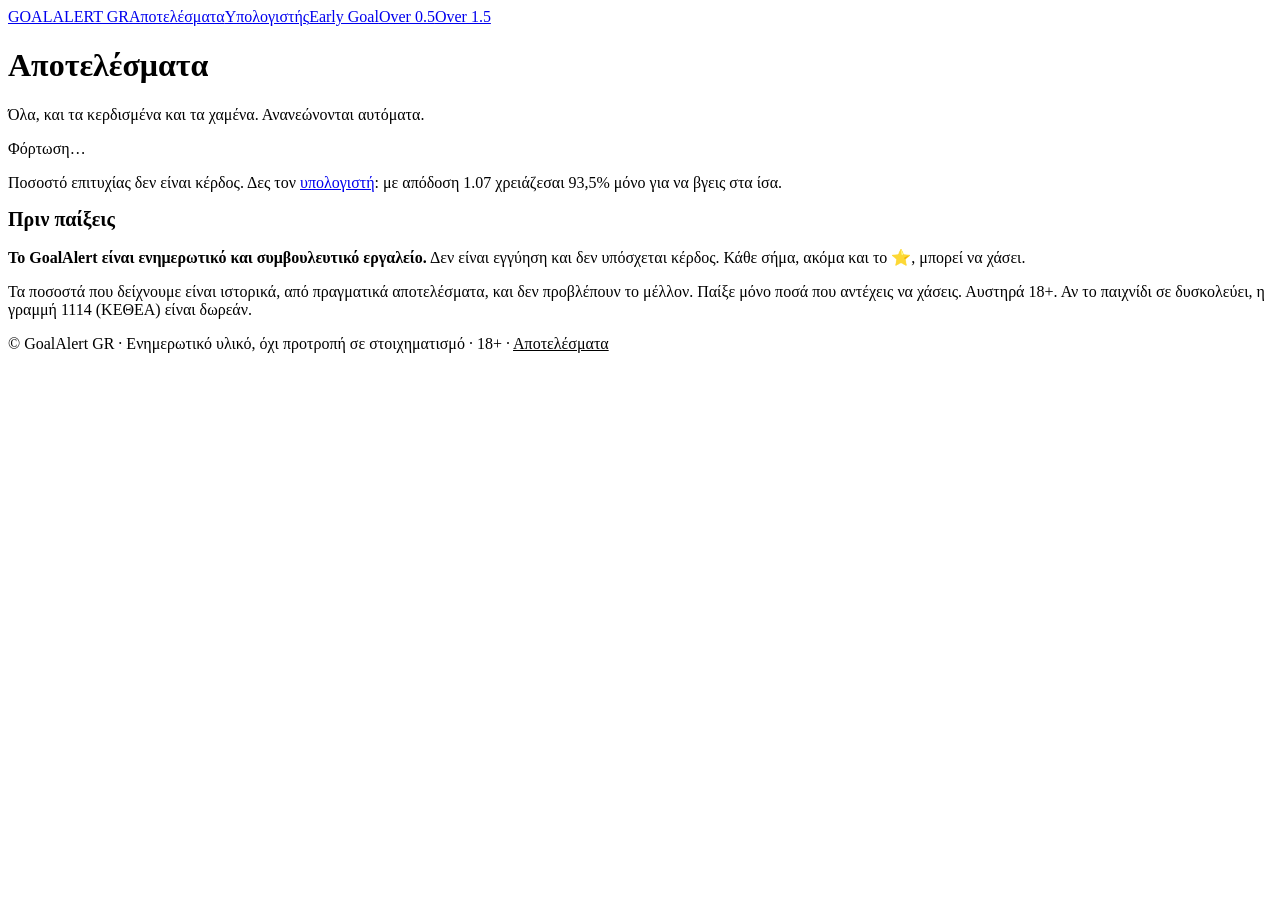
==== apotelesmata.html @ 45038b50 "Add files via upload" ====
<!doctype html><html lang="el"><head><meta charset="utf-8"><meta name="viewport" content="width=device-width, initial-scale=1"><title>Αποτελέσματα GoalAlert GR — καθημερινή δημόσια καταγραφή</title><meta name="description" content="Πόσα σήματα και λίστες βγήκαν και πόσα όχι: τα αποτελέσματα του GoalAlert GR των τελευταίων 30 ημερών, ανανεώνονται καθημερινά."><link rel="canonical" href="__SITE_URL__/apotelesmata.html"><link rel="stylesheet" href="style.css"></head><body><div class="wrap"><nav><a href="index.html">GOALALERT GR</a><a href="apotelesmata.html">Αποτελέσματα</a><a href="pososto-gia-apodosi.html">Υπολογιστής</a><a href="early-goal.html">Early Goal</a><a href="over-0-5-imichrono.html">Over 0.5</a><a href="over-1-5.html">Over 1.5</a></nav><header><h1>Αποτελέσματα</h1><p class="lead">Όλα, και τα κερδισμένα και τα χαμένα. Ανανεώνονται αυτόματα.</p></header><section><div id="live-full"><p class="note">Φόρτωση…</p></div><p class="note">Ποσοστό επιτυχίας δεν είναι κέρδος. Δες τον <a href="pososto-gia-apodosi.html">υπολογιστή</a>: με απόδοση 1.07 χρειάζεσαι 93,5% μόνο για να βγεις στα ίσα.</p></section><section id="risk"><div class="card warn"><h2 style="font-size:20px">Πριν παίξεις</h2><p><b>Το GoalAlert είναι ενημερωτικό και συμβουλευτικό εργαλείο.</b> Δεν είναι εγγύηση και δεν υπόσχεται κέρδος. Κάθε σήμα, ακόμα και το ⭐, μπορεί να χάσει.</p><p>Τα ποσοστά που δείχνουμε είναι ιστορικά, από πραγματικά αποτελέσματα, και δεν προβλέπουν το μέλλον. Παίξε μόνο ποσά που αντέχεις να χάσεις. Αυστηρά 18+. Αν το παιχνίδι σε δυσκολεύει, η γραμμή 1114 (ΚΕΘΕΑ) είναι δωρεάν.</p></div></section><footer>© GoalAlert GR · Ενημερωτικό υλικό, όχι προτροπή σε στοιχηματισμό · 18+ · <a href="apotelesmata.html" style="color:inherit">Αποτελέσματα</a></footer></div><script>window.GA_API="";</script><script src="app.js"></script></body></html>
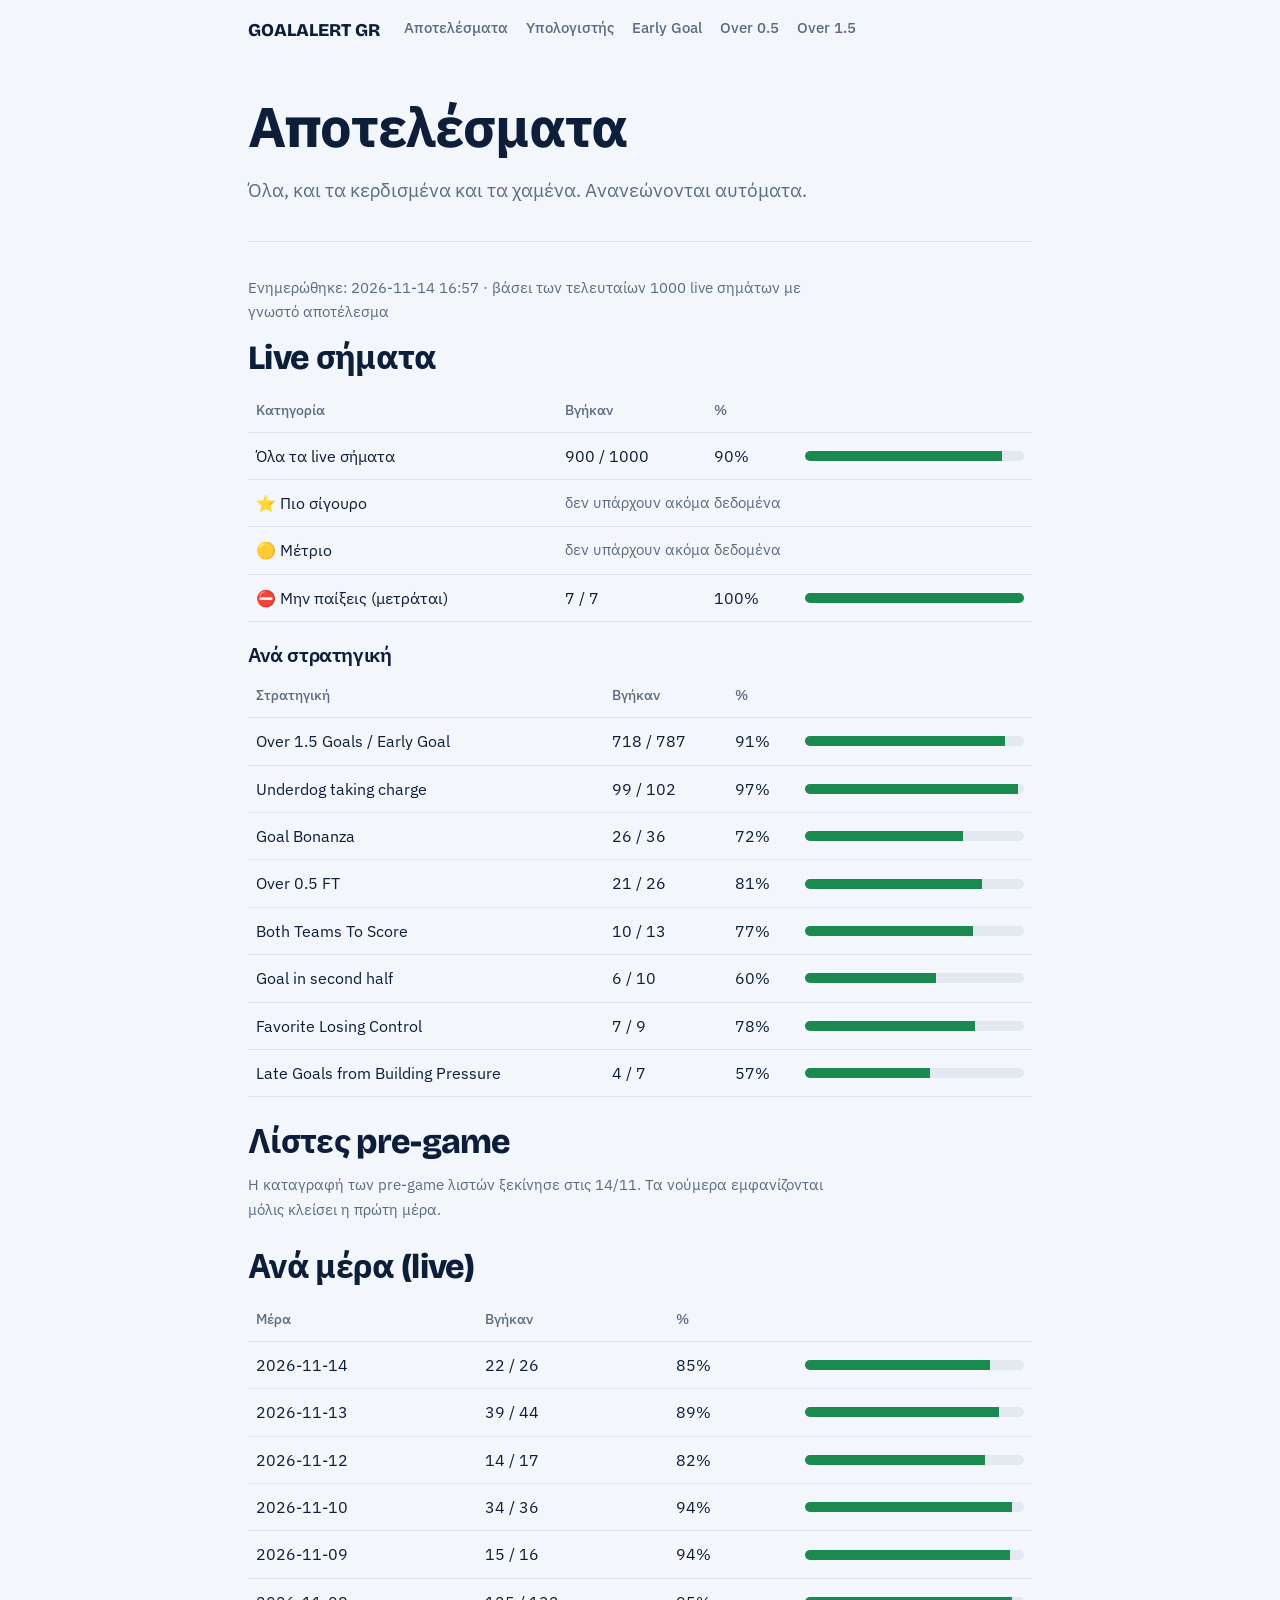
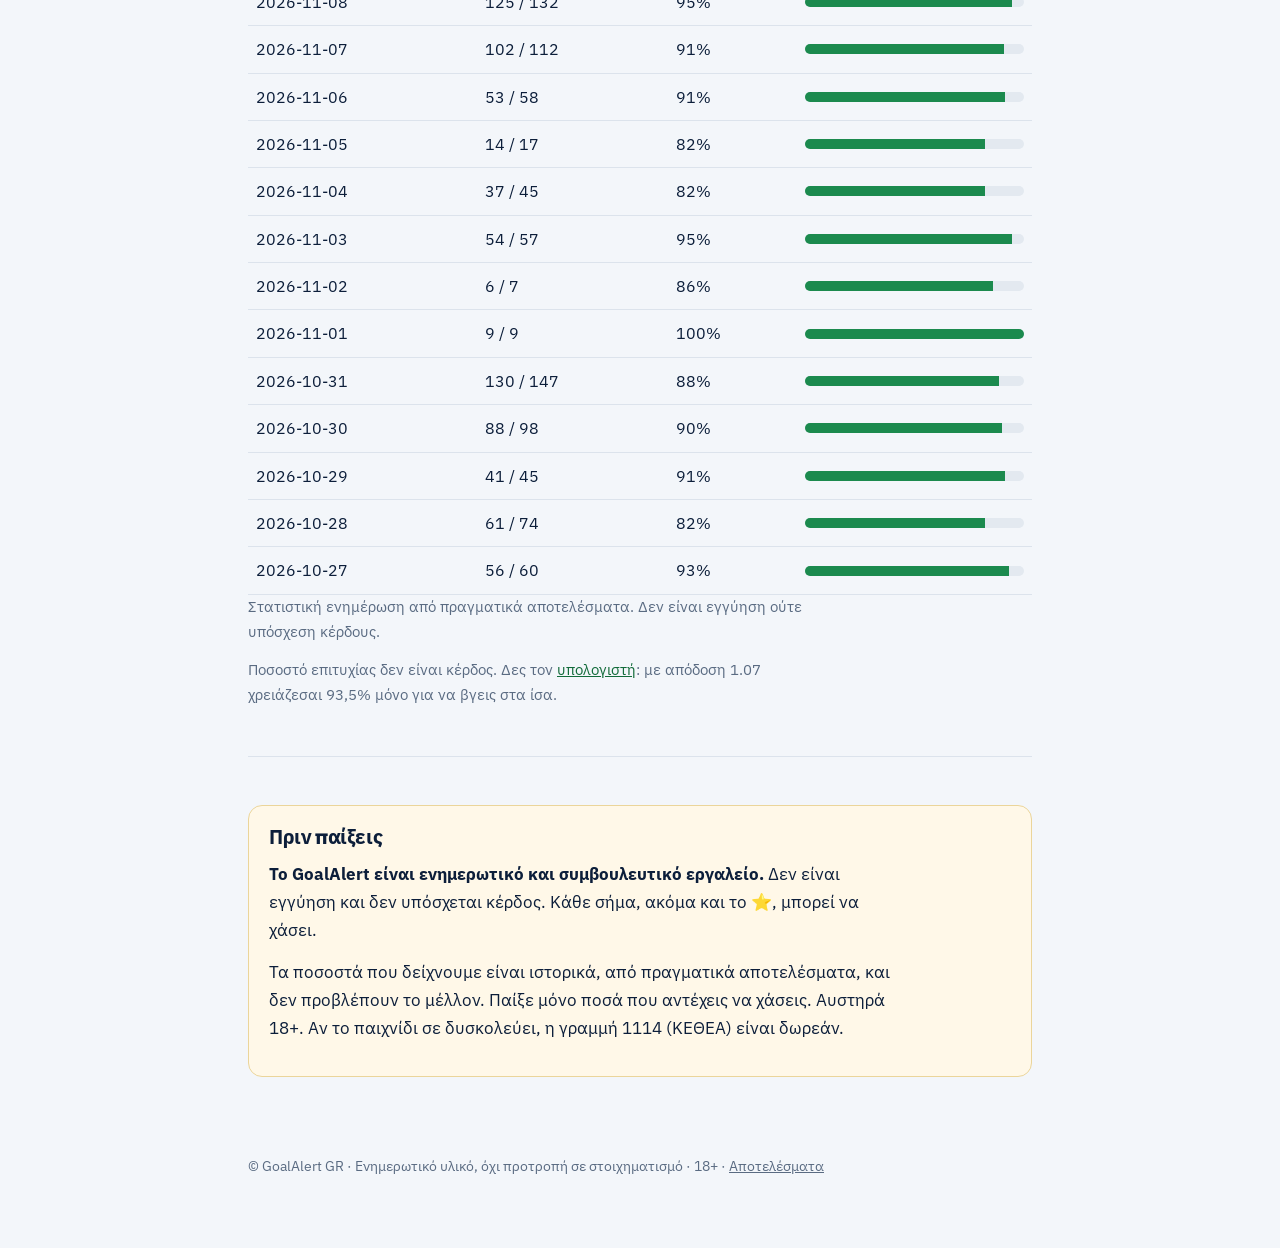
==== commit da45c76f: "Update apotelesmata.html" ====
--- a/apotelesmata.html
+++ b/apotelesmata.html
@@ -1 +1 @@
-<!doctype html><html lang="el"><head><meta charset="utf-8"><meta name="viewport" content="width=device-width, initial-scale=1"><title>Αποτελέσματα GoalAlert GR — καθημερινή δημόσια καταγραφή</title><meta name="description" content="Πόσα σήματα και λίστες βγήκαν και πόσα όχι: τα αποτελέσματα του GoalAlert GR των τελευταίων 30 ημερών, ανανεώνονται καθημερινά."><link rel="canonical" href="__SITE_URL__/apotelesmata.html"><link rel="stylesheet" href="style.css"></head><body><div class="wrap"><nav><a href="index.html">GOALALERT GR</a><a href="apotelesmata.html">Αποτελέσματα</a><a href="pososto-gia-apodosi.html">Υπολογιστής</a><a href="early-goal.html">Early Goal</a><a href="over-0-5-imichrono.html">Over 0.5</a><a href="over-1-5.html">Over 1.5</a></nav><header><h1>Αποτελέσματα</h1><p class="lead">Όλα, και τα κερδισμένα και τα χαμένα. Ανανεώνονται αυτόματα.</p></header><section><div id="live-full"><p class="note">Φόρτωση…</p></div><p class="note">Ποσοστό επιτυχίας δεν είναι κέρδος. Δες τον <a href="pososto-gia-apodosi.html">υπολογιστή</a>: με απόδοση 1.07 χρειάζεσαι 93,5% μόνο για να βγεις στα ίσα.</p></section><section id="risk"><div class="card warn"><h2 style="font-size:20px">Πριν παίξεις</h2><p><b>Το GoalAlert είναι ενημερωτικό και συμβουλευτικό εργαλείο.</b> Δεν είναι εγγύηση και δεν υπόσχεται κέρδος. Κάθε σήμα, ακόμα και το ⭐, μπορεί να χάσει.</p><p>Τα ποσοστά που δείχνουμε είναι ιστορικά, από πραγματικά αποτελέσματα, και δεν προβλέπουν το μέλλον. Παίξε μόνο ποσά που αντέχεις να χάσεις. Αυστηρά 18+. Αν το παιχνίδι σε δυσκολεύει, η γραμμή 1114 (ΚΕΘΕΑ) είναι δωρεάν.</p></div></section><footer>© GoalAlert GR · Ενημερωτικό υλικό, όχι προτροπή σε στοιχηματισμό · 18+ · <a href="apotelesmata.html" style="color:inherit">Αποτελέσματα</a></footer></div><script>window.GA_API="";</script><script src="app.js"></script></body></html>+<!doctype html><html lang="el"><head><meta charset="utf-8"><meta name="viewport" content="width=device-width, initial-scale=1"><title>Αποτελέσματα GoalAlert GR — καθημερινή δημόσια καταγραφή</title><meta name="description" content="Πόσα σήματα και λίστες βγήκαν και πόσα όχι: τα αποτελέσματα του GoalAlert GR των τελευταίων 30 ημερών, ανανεώνονται καθημερινά."><link rel="canonical" href="https://goalalert-site.onrender.com/apotelesmata.html"><link rel="stylesheet" href="style.css"></head><body><div class="wrap"><nav><a href="index.html">GOALALERT GR</a><a href="apotelesmata.html">Αποτελέσματα</a><a href="pososto-gia-apodosi.html">Υπολογιστής</a><a href="early-goal.html">Early Goal</a><a href="over-0-5-imichrono.html">Over 0.5</a><a href="over-1-5.html">Over 1.5</a></nav><header><h1>Αποτελέσματα</h1><p class="lead">Όλα, και τα κερδισμένα και τα χαμένα. Ανανεώνονται αυτόματα.</p></header><section><div id="live-full"><p class="note">Φόρτωση…</p></div><p class="note">Ποσοστό επιτυχίας δεν είναι κέρδος. Δες τον <a href="pososto-gia-apodosi.html">υπολογιστή</a>: με απόδοση 1.07 χρειάζεσαι 93,5% μόνο για να βγεις στα ίσα.</p></section><section id="risk"><div class="card warn"><h2 style="font-size:20px">Πριν παίξεις</h2><p><b>Το GoalAlert είναι ενημερωτικό και συμβουλευτικό εργαλείο.</b> Δεν είναι εγγύηση και δεν υπόσχεται κέρδος. Κάθε σήμα, ακόμα και το ⭐, μπορεί να χάσει.</p><p>Τα ποσοστά που δείχνουμε είναι ιστορικά, από πραγματικά αποτελέσματα, και δεν προβλέπουν το μέλλον. Παίξε μόνο ποσά που αντέχεις να χάσεις. Αυστηρά 18+. Αν το παιχνίδι σε δυσκολεύει, η γραμμή 1114 (ΚΕΘΕΑ) είναι δωρεάν.</p></div></section><footer>© GoalAlert GR · Ενημερωτικό υλικό, όχι προτροπή σε στοιχηματισμό · 18+ · <a href="apotelesmata.html" style="color:inherit">Αποτελέσματα</a></footer></div><script>window.GA_API="";</script><script src="app.js"></script></body></html>
--- a/style.css
+++ b/style.css
@@ -0,0 +1,74 @@
+@import url('https://fonts.googleapis.com/css2?family=Bricolage+Grotesque:opsz,wght@12..96,600;12..96,800&family=IBM+Plex+Sans:wght@400;500;600&display=swap');
+:root{--paper:#F3F6FA;--card:#fff;--ink:#0C1E3A;--mute:#5A6B82;--line:#DCE3EC;--pitch:#1B8A4E;--pitchd:#126B3A;--miss:#C8432F;--gold:#D9960B;--navy:#0C1E3A}
+*{box-sizing:border-box}
+html{-webkit-text-size-adjust:100%}
+body{margin:0;background:var(--paper);color:var(--ink);font:17px/1.65 'IBM Plex Sans',system-ui,-apple-system,"Segoe UI",Roboto,sans-serif}
+.wrap{max-width:820px;margin:0 auto;padding:0 18px}
+h1,h2,h3{font-family:'Bricolage Grotesque','IBM Plex Sans',sans-serif;letter-spacing:-.02em;line-height:1.1;margin:0}
+h1{font-size:clamp(34px,8.5vw,56px);font-weight:800;margin:6px 0 16px}
+h2{font-size:clamp(26px,5.5vw,34px);font-weight:800;margin:0 0 12px}
+h3{font-size:20px;font-weight:600;margin:22px 0 8px}
+p{margin:0 0 14px;max-width:64ch}
+a{color:var(--pitchd)}
+.lead{color:var(--mute);font-size:19px;max-width:52ch}
+nav{display:flex;flex-wrap:wrap;gap:4px 18px;padding:16px 0;font-size:15px}
+nav a{color:var(--mute);text-decoration:none;font-weight:500}
+nav a:first-child{color:var(--ink);font-family:'Bricolage Grotesque',sans-serif;font-weight:800;font-size:18px;margin-right:6px}
+header{padding:30px 0 20px}
+section{padding:34px 0;border-top:1px solid var(--line)}
+.hero{background:var(--navy);color:#fff;position:relative;overflow:hidden;padding-bottom:96px}
+.hero:before{content:"";position:absolute;right:-120px;top:40px;width:340px;height:340px;border:2px solid rgba(255,255,255,.09);border-radius:50%}
+.hero:after{content:"";position:absolute;right:50px;top:0;bottom:0;border-right:2px solid rgba(255,255,255,.09)}
+.hero .wrap{position:relative;z-index:1}
+.hero nav a{color:#B6C3D6}.hero nav a:first-child{color:#fff}
+.hero header{padding:34px 0 8px}
+.hero .lead{color:#C5D0E0}
+.hero a:not(.btn){color:#fff}
+.btn{display:inline-block;background:var(--pitch);color:#fff!important;font-weight:600;padding:14px 22px;border-radius:10px;text-decoration:none;margin:6px 10px 6px 0;font-size:17px}
+.btn:hover{background:var(--pitchd)}
+.btn.alt{background:transparent;border:1.5px solid rgba(255,255,255,.45)}
+section .btn.alt,.card .btn.alt{border-color:var(--line);color:var(--ink)!important}
+.proofwrap{margin-top:-70px;position:relative;z-index:2}
+.proof{background:var(--card);border:1px solid var(--line);border-radius:16px;padding:22px 20px 18px;box-shadow:0 14px 40px rgba(12,30,58,.14)}
+.proof-top{display:flex;gap:18px;align-items:flex-end;flex-wrap:wrap;margin-bottom:18px}
+.bignum{font-family:'Bricolage Grotesque',sans-serif;font-weight:800;font-size:64px;line-height:.95;color:var(--pitch);letter-spacing:-.04em}
+.cap{color:var(--mute);font-size:15px;max-width:26ch;line-height:1.4}
+.minis{display:flex;gap:10px;flex-wrap:wrap;margin-left:auto}
+.mini{border:1px solid var(--line);border-radius:10px;padding:8px 12px;font-size:14px;line-height:1.3}
+.mini b{display:block;font-size:20px;font-family:'Bricolage Grotesque',sans-serif}
+.days{display:flex;gap:6px;align-items:flex-end;height:150px;padding-top:6px}
+.col{flex:1;display:flex;flex-direction:column;justify-content:flex-end;align-items:center;min-width:0;height:100%}
+.stack{width:100%;max-width:34px;display:flex;flex-direction:column;border-radius:5px;overflow:hidden}
+.stack i{display:block;width:100%}.stack .m{background:var(--miss)}.stack .h{background:var(--pitch)}
+.col span{font-size:11px;color:var(--mute);margin-top:5px;white-space:nowrap}
+.legend{display:flex;gap:16px;font-size:13px;color:var(--mute);margin-top:12px;flex-wrap:wrap}
+.legend b{display:inline-block;width:11px;height:11px;border-radius:3px;margin-right:6px;vertical-align:-1px}
+.card{background:var(--card);border:1px solid var(--line);border-radius:14px;padding:20px;margin:14px 0}
+.card.warn{background:#FFF8E8;border-color:#EBD59A}
+.grid{display:grid;gap:14px;grid-template-columns:1fr}
+@media(min-width:680px){.grid.two{grid-template-columns:1fr 1fr}.grid.three{grid-template-columns:1fr 1fr 1fr}}
+.v{border-left:6px solid var(--line)}
+.v.s{border-left-color:var(--gold)}.v.m{border-left-color:#9AA8BC}.v.x{border-left-color:var(--miss)}
+.v h3{margin:0 0 6px;font-size:19px}
+label{display:block;font-size:14px;color:var(--mute);margin:10px 0 4px}
+input{width:100%;padding:13px 14px;border-radius:10px;border:1.5px solid var(--line);background:#fff;color:var(--ink);font:inherit;font-size:18px}
+input:focus,a:focus,summary:focus{outline:3px solid #9CD8B6;outline-offset:2px}
+.out{margin-top:14px;padding:14px;border-radius:10px;background:#EEF3F8}
+.big{font-family:'Bricolage Grotesque',sans-serif;font-size:34px;font-weight:800;color:var(--pitch);line-height:1.2}
+.stat .big{display:block}.stat span{color:var(--mute);font-size:14px}
+.tbl{overflow-x:auto}
+table{width:100%;border-collapse:collapse;font-size:16px}
+td,th{padding:10px 8px;border-bottom:1px solid var(--line);text-align:left;vertical-align:middle}
+th{color:var(--mute);font-weight:500;font-size:14px}
+.pill{display:inline-block;padding:3px 10px;border-radius:99px;font-size:14px;font-weight:600}
+.g{background:#FBEFC9;color:#7A5200}.y{background:#E6EBF2;color:#3D4B61}.r{background:#F8DDD8;color:#9A2F1F}
+.note{color:var(--mute);font-size:15px}
+.bar{height:10px;border-radius:6px;background:#E3E9F0;overflow:hidden;min-width:70px}.bar i{display:block;height:100%;background:var(--pitch)}
+details{border-bottom:1px solid var(--line);padding:14px 0}
+summary{cursor:pointer;font-weight:600;font-size:18px}
+details p{margin:10px 0 0}
+.founder{background:var(--navy);color:#fff;border-radius:16px;padding:26px 22px}
+.founder p{color:#C5D0E0}.founder h2{color:#fff}.founder .btn{background:#fff;color:var(--ink)!important}
+footer{padding:30px 0 70px;color:var(--mute);font-size:14px}
+@media(max-width:480px){.minis{margin-left:0}.bignum{font-size:56px}}
+@media(prefers-reduced-motion:no-preference){.stack{transform-origin:bottom;animation:grow .7s ease-out both}@keyframes grow{from{transform:scaleY(0)}to{transform:scaleY(1)}}}
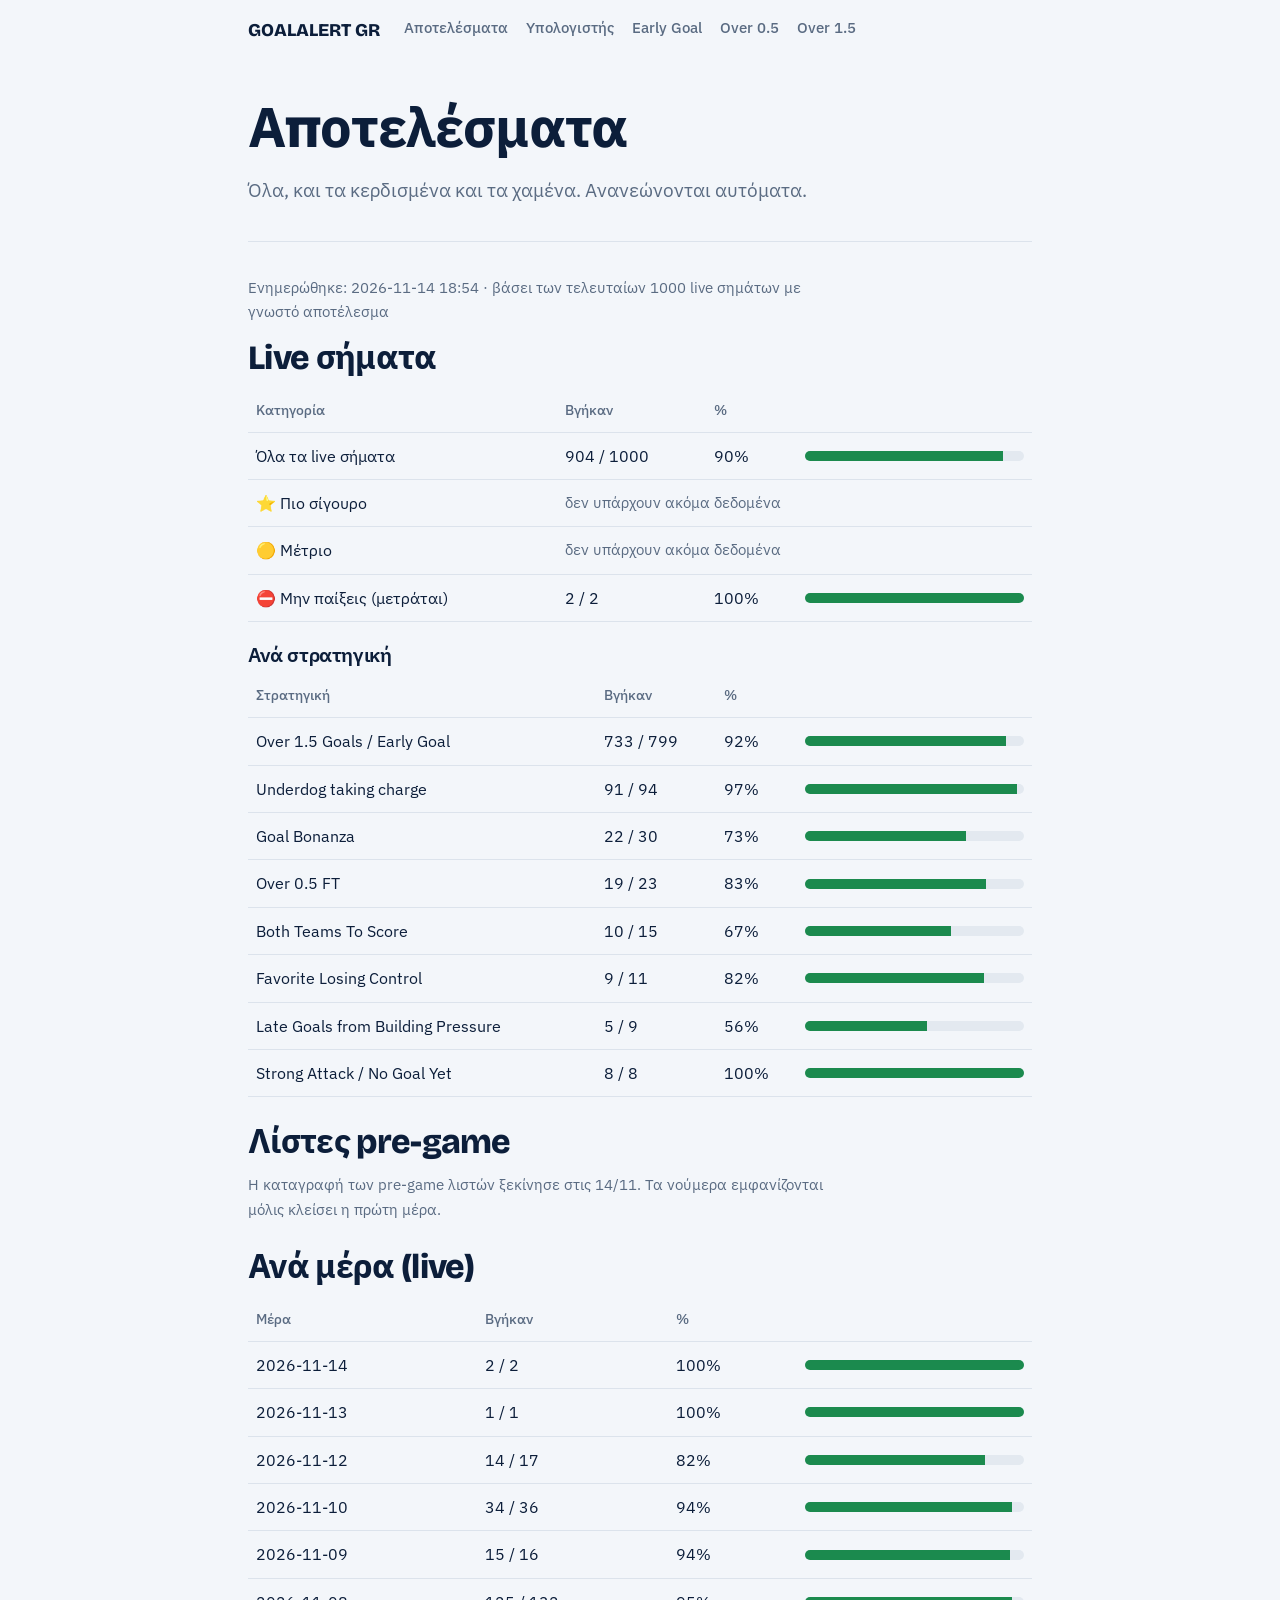
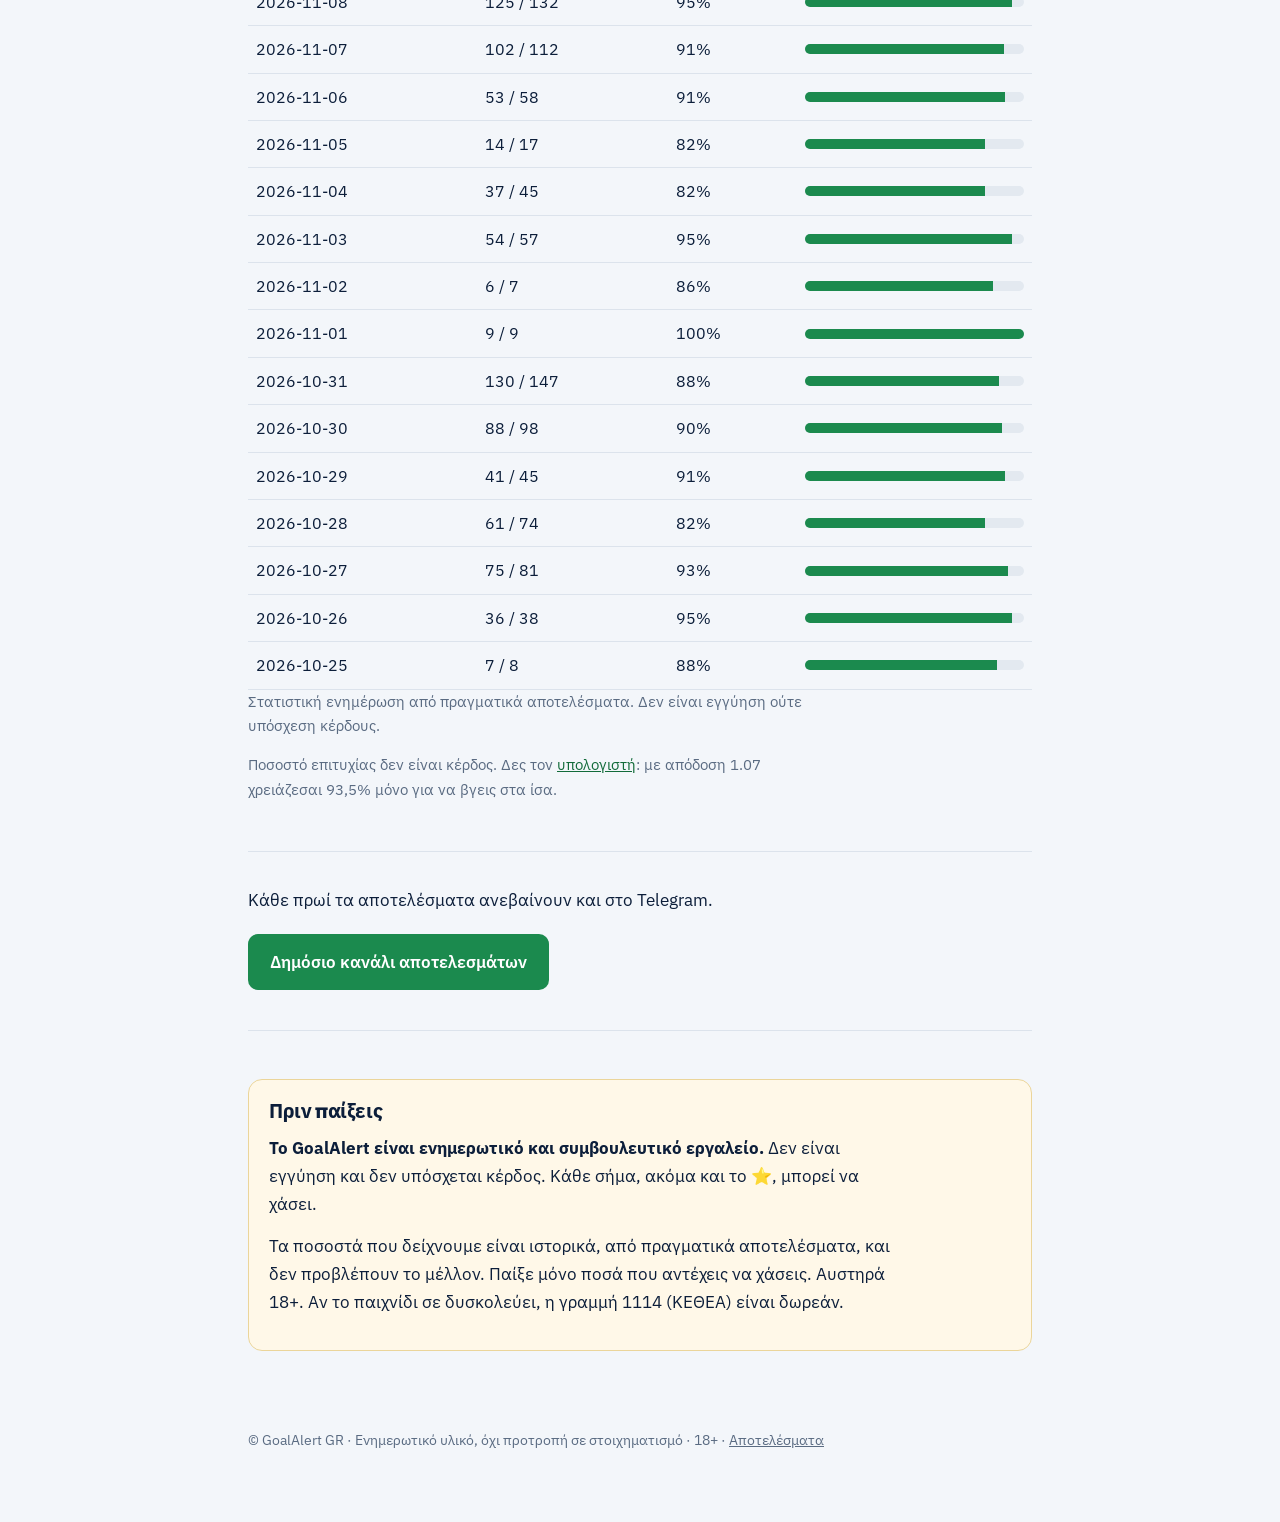
==== commit c0573ca2: "Update apotelesmata.html" ====
--- a/apotelesmata.html
+++ b/apotelesmata.html
@@ -1 +1 @@
-<!doctype html><html lang="el"><head><meta charset="utf-8"><meta name="viewport" content="width=device-width, initial-scale=1"><title>Αποτελέσματα GoalAlert GR — καθημερινή δημόσια καταγραφή</title><meta name="description" content="Πόσα σήματα και λίστες βγήκαν και πόσα όχι: τα αποτελέσματα του GoalAlert GR των τελευταίων 30 ημερών, ανανεώνονται καθημερινά."><link rel="canonical" href="https://goalalert-site.onrender.com/apotelesmata.html"><link rel="stylesheet" href="style.css"></head><body><div class="wrap"><nav><a href="index.html">GOALALERT GR</a><a href="apotelesmata.html">Αποτελέσματα</a><a href="pososto-gia-apodosi.html">Υπολογιστής</a><a href="early-goal.html">Early Goal</a><a href="over-0-5-imichrono.html">Over 0.5</a><a href="over-1-5.html">Over 1.5</a></nav><header><h1>Αποτελέσματα</h1><p class="lead">Όλα, και τα κερδισμένα και τα χαμένα. Ανανεώνονται αυτόματα.</p></header><section><div id="live-full"><p class="note">Φόρτωση…</p></div><p class="note">Ποσοστό επιτυχίας δεν είναι κέρδος. Δες τον <a href="pososto-gia-apodosi.html">υπολογιστή</a>: με απόδοση 1.07 χρειάζεσαι 93,5% μόνο για να βγεις στα ίσα.</p></section><section id="risk"><div class="card warn"><h2 style="font-size:20px">Πριν παίξεις</h2><p><b>Το GoalAlert είναι ενημερωτικό και συμβουλευτικό εργαλείο.</b> Δεν είναι εγγύηση και δεν υπόσχεται κέρδος. Κάθε σήμα, ακόμα και το ⭐, μπορεί να χάσει.</p><p>Τα ποσοστά που δείχνουμε είναι ιστορικά, από πραγματικά αποτελέσματα, και δεν προβλέπουν το μέλλον. Παίξε μόνο ποσά που αντέχεις να χάσεις. Αυστηρά 18+. Αν το παιχνίδι σε δυσκολεύει, η γραμμή 1114 (ΚΕΘΕΑ) είναι δωρεάν.</p></div></section><footer>© GoalAlert GR · Ενημερωτικό υλικό, όχι προτροπή σε στοιχηματισμό · 18+ · <a href="apotelesmata.html" style="color:inherit">Αποτελέσματα</a></footer></div><script>window.GA_API="";</script><script src="app.js"></script></body></html>
+<!doctype html><html lang="el"><head><meta charset="utf-8"><meta name="viewport" content="width=device-width, initial-scale=1"><title>Αποτελέσματα GoalAlert GR — καθημερινή δημόσια καταγραφή</title><meta name="description" content="Πόσα σήματα και λίστες βγήκαν και πόσα όχι: τα αποτελέσματα του GoalAlert GR των τελευταίων 30 ημερών, ανανεώνονται καθημερινά."><link rel="canonical" href="https://goalalert-site.onrender.com/apotelesmata.html"><link rel="stylesheet" href="style.css"></head><body><div class="wrap"><nav><a href="index.html">GOALALERT GR</a><a href="apotelesmata.html">Αποτελέσματα</a><a href="pososto-gia-apodosi.html">Υπολογιστής</a><a href="early-goal.html">Early Goal</a><a href="over-0-5-imichrono.html">Over 0.5</a><a href="over-1-5.html">Over 1.5</a></nav><header><h1>Αποτελέσματα</h1><p class="lead">Όλα, και τα κερδισμένα και τα χαμένα. Ανανεώνονται αυτόματα.</p></header><section><div id="live-full"><p class="note">Φόρτωση…</p></div><p class="note">Ποσοστό επιτυχίας δεν είναι κέρδος. Δες τον <a href="pososto-gia-apodosi.html">υπολογιστή</a>: με απόδοση 1.07 χρειάζεσαι 93,5% μόνο για να βγεις στα ίσα.</p></section><section><p>Κάθε πρωί τα αποτελέσματα ανεβαίνουν και στο Telegram.</p><a class="btn" href="https://t.me/goalalertgr_results">Δημόσιο κανάλι αποτελεσμάτων</a></section><section id="risk"><div class="card warn"><h2 style="font-size:20px">Πριν παίξεις</h2><p><b>Το GoalAlert είναι ενημερωτικό και συμβουλευτικό εργαλείο.</b> Δεν είναι εγγύηση και δεν υπόσχεται κέρδος. Κάθε σήμα, ακόμα και το ⭐, μπορεί να χάσει.</p><p>Τα ποσοστά που δείχνουμε είναι ιστορικά, από πραγματικά αποτελέσματα, και δεν προβλέπουν το μέλλον. Παίξε μόνο ποσά που αντέχεις να χάσεις. Αυστηρά 18+. Αν το παιχνίδι σε δυσκολεύει, η γραμμή 1114 (ΚΕΘΕΑ) είναι δωρεάν.</p></div></section><footer>© GoalAlert GR · Ενημερωτικό υλικό, όχι προτροπή σε στοιχηματισμό · 18+ · <a href="apotelesmata.html" style="color:inherit">Αποτελέσματα</a></footer></div><script>window.GA_API="";</script><script src="app.js"></script></body></html>
